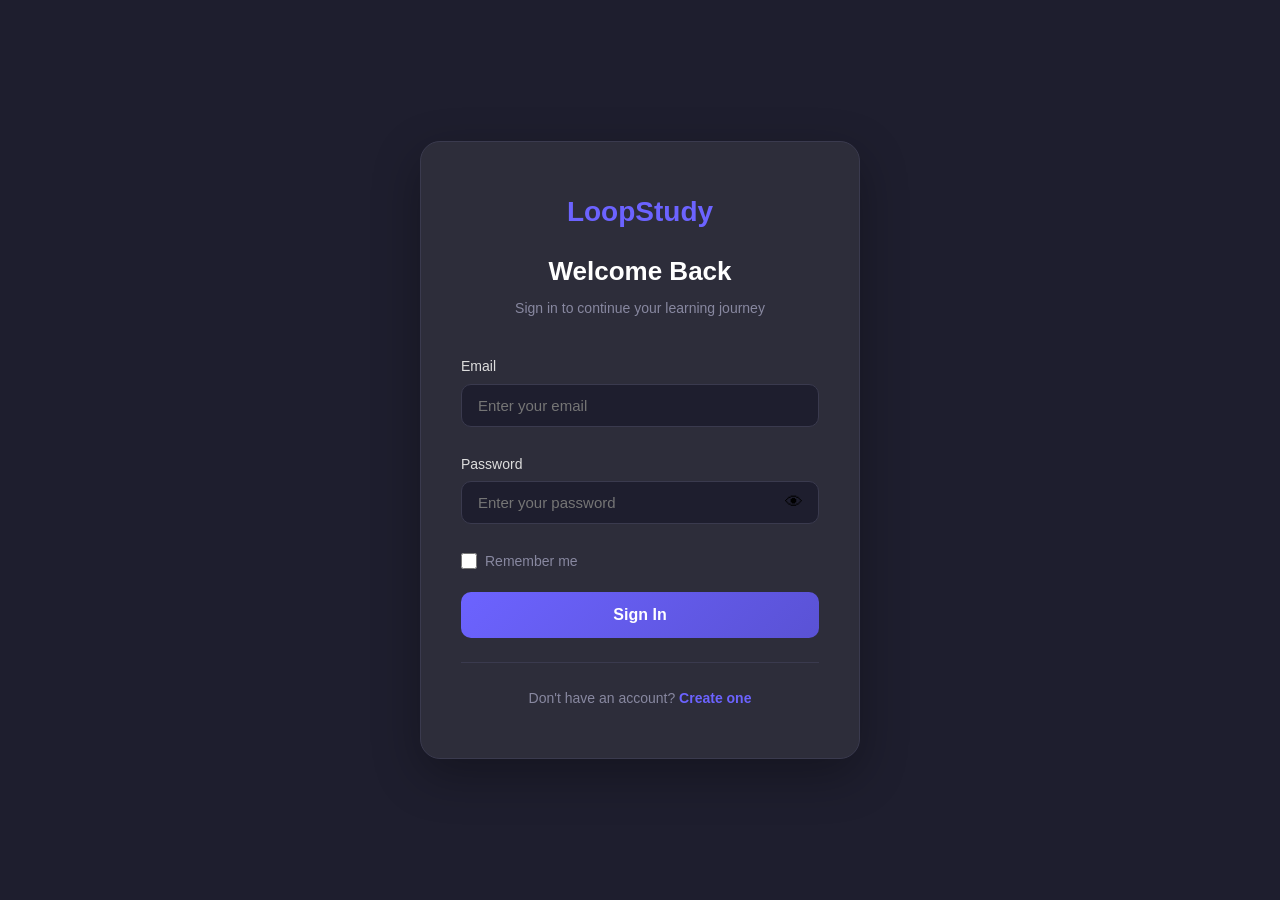
==== achievements.html @ 7f37e786 "Convert React app to vanilla HTML/CSS/JS" ====
<!DOCTYPE html>
<html lang="en">
<head>
  <meta charset="UTF-8">
  <meta name="viewport" content="width=device-width, initial-scale=1.0">
  <title>LoopStudy — Achievements</title>
  <link rel="stylesheet" href="css/main.css">
  <link rel="stylesheet" href="css/components.css">
  <style>
    .tab-content { display: none; }
    .tab-content.active { display: block; }

    .page-section-header {
      display: flex;
      justify-content: space-between;
      align-items: center;
      flex-wrap: wrap;
      gap: 16px;
      margin-bottom: 20px;
    }

    .summary-bar {
      background: var(--dark2);
      border-radius: 14px;
      padding: 20px 24px;
      border: 1px solid var(--border);
      display: flex;
      align-items: center;
      gap: 16px;
      flex-wrap: wrap;
    }

    .summary-icon {
      font-size: 32px;
      flex-shrink: 0;
    }

    .summary-info {
      flex: 1;
      min-width: 200px;
    }

    .summary-title {
      font-size: 15px;
      font-weight: 600;
      color: #fff;
      margin: 0 0 4px;
    }

    .summary-count {
      font-size: 13px;
      color: var(--text-muted);
      margin: 0 0 8px;
    }

    .summary-progress {
      flex: 1;
      min-width: 200px;
    }

    .achievement-points-total {
      font-size: 14px;
      color: var(--warning);
      font-weight: 600;
      white-space: nowrap;
    }

    .badge-check {
      position: absolute;
      top: 8px;
      right: 8px;
      font-size: 18px;
    }

    .badge-card { position: relative; }

    .current-user-highlight {
      background: rgba(255, 214, 0, 0.08);
      border-color: rgba(255, 214, 0, 0.3);
    }
    .current-user-highlight:hover {
      border-color: rgba(255, 214, 0, 0.5);
    }

    @media (max-width: 768px) {
      .summary-bar { flex-direction: column; align-items: stretch; }
    }
  </style>
</head>
<body>
  <div class="app">
    <nav class="navbar">
      <a href="dashboard.html" class="navbar-brand">LoopStudy</a>
      <button class="hamburger-btn" id="hamburgerBtn" aria-label="Menu">&#9776;</button>
      <ul class="navbar-links" id="navbarLinks">
        <li><a href="dashboard.html" class="navbar-link">Dashboard</a></li>
        <li><a href="skills.html" class="navbar-link">Skills</a></li>
        <li><a href="mentors.html" class="navbar-link">Mentors</a></li>
        <li><a href="challenges.html" class="navbar-link">Challenges</a></li>
        <li><a href="achievements.html" class="navbar-link active">Achievements</a></li>
        <li><a href="rewards.html" class="navbar-link">Rewards</a></li>
        <li><a href="leaderboard.html" class="navbar-link">Leaderboard</a></li>
      </ul>
      <div class="navbar-right" id="navbarRight"></div>
    </nav>

    <main class="main-content">
      <div class="page">
        <div class="page-container">
          <header class="page-header">
            <h1 class="page-title">Achievements</h1>
            <p class="page-subtitle">Track your progress and unlock rewards</p>
          </header>

          <div style="display:flex;justify-content:center;">
            <div class="tab-group" role="tablist">
              <button class="tab-btn active" data-tab="badges" role="tab">Badges</button>
              <button class="tab-btn" data-tab="achievements" role="tab">Achievements</button>
            </div>
          </div>

          <div id="badgesTab" class="tab-content active">
            <div class="summary-bar" id="badgesSummary"></div>

            <div class="page-section-header">
              <div class="filter-group" id="badgesFilters">
                <button class="filter-btn active" data-filter="all">All</button>
                <button class="filter-btn" data-filter="unlocked">Unlocked</button>
                <button class="filter-btn" data-filter="locked">Locked</button>
              </div>
            </div>

            <div class="grid-auto-fill" id="badgesGrid"></div>
          </div>

          <div id="achievementsTab" class="tab-content">
            <div class="summary-bar" id="achievementsSummary"></div>

            <div class="page-section-header">
              <div class="filter-group" id="achievementsFilters">
                <button class="filter-btn active" data-filter="all">All</button>
                <button class="filter-btn" data-filter="unlocked">Unlocked</button>
                <button class="filter-btn" data-filter="locked">Locked</button>
              </div>
            </div>

            <div id="achievementsList"></div>
          </div>
        </div>
      </div>
    </main>

    <footer class="footer">
      <div class="footer-container">
        <div>
          <a href="dashboard.html" class="footer-brand">LoopStudy</a>
          <p class="footer-desc">Learn, Assess, Earn and Grow. Master in-demand skills with interactive learning paths, mentorship, and gamified challenges.</p>
        </div>
        <div>
          <h4 class="footer-section-title">Quick Links</h4>
          <ul class="footer-links">
            <li><a href="dashboard.html" class="footer-link">Dashboard</a></li>
            <li><a href="skills.html" class="footer-link">Skill Paths</a></li>
            <li><a href="mentors.html" class="footer-link">Mentors</a></li>
            <li><a href="leaderboard.html" class="footer-link">Leaderboard</a></li>
          </ul>
        </div>
        <div>
          <h4 class="footer-section-title">Resources</h4>
          <ul class="footer-links">
            <li><a href="challenges.html" class="footer-link">Challenges</a></li>
            <li><a href="rewards.html" class="footer-link">Rewards Store</a></li>
            <li><a href="achievements.html" class="footer-link">Achievements</a></li>
          </ul>
        </div>
        <div>
          <h4 class="footer-section-title">Support</h4>
          <ul class="footer-links">
            <li><a href="#" class="footer-link">Help Center</a></li>
            <li><a href="#" class="footer-link">Privacy Policy</a></li>
            <li><a href="#" class="footer-link">Terms of Service</a></li>
          </ul>
        </div>
      </div>
      <div class="footer-bottom">
        <p class="footer-copy">&copy; 2025 LoopStudy. All rights reserved.</p>
      </div>
    </footer>
  </div>

  <script type="module">
    import { Store } from './js/storage.js';

    const user = Store.getCurrentUser();
    if (!user) { window.location.href = 'login.html'; throw new Error('Not authenticated'); }

    const userId = user.id;
    const userData = Store.getUserData(userId);
    const badges = Store.getBadges(userId);
    const achievements = Store.getAchievements(userId);

    const unlockedBadges = badges.filter(b => b.unlocked);
    const unlockedAchievements = achievements.filter(a => a.unlocked);
    const totalPointsEarned = unlockedAchievements.reduce((sum, a) => sum + (a.skillPoints || 0), 0);

    function renderNavbar() {
      const right = document.getElementById('navbarRight');
      right.innerHTML = `
        <div class="navbar-user">
          <img src="${user.avatar || 'https://ui-avatars.com/api/?name=' + encodeURIComponent(user.name)}" alt="" class="navbar-avatar">
          <span class="navbar-username">${user.name}</span>
          <span class="navbar-points">⭐ ${userData?.skillPoints || 0}</span>
        </div>
      `;
    }
    renderNavbar();

    document.getElementById('hamburgerBtn').addEventListener('click', () => {
      document.getElementById('navbarLinks').classList.toggle('open');
    });

    function renderBadges(filter = 'all') {
      const filtered = badges.filter(b => {
        if (filter === 'unlocked') return b.unlocked;
        if (filter === 'locked') return !b.unlocked;
        return true;
      });
      const grid = document.getElementById('badgesGrid');
      if (filtered.length === 0) {
        grid.innerHTML = '<p class="no-data">No badges match this filter.</p>';
        return;
      }
      grid.innerHTML = filtered.map(b => `
        <div class="badge-card ${b.unlocked ? 'unlocked' : 'locked'}">
          ${b.unlocked ? '<div class="badge-check">&#9989;</div>' : ''}
          <div class="badge-icon">${b.icon}</div>
          <div class="badge-name">${b.name}</div>
          <p class="badge-desc">${b.description}</p>
          <span class="badge-status ${b.unlocked ? 'unlocked' : 'locked'}">
            ${b.unlocked ? 'Unlocked' : 'Locked'}
          </span>
          ${b.unlockedDate ? `<span style="font-size:11px;color:var(--text-muted);">${new Date(b.unlockedDate).toLocaleDateString()}</span>` : ''}
        </div>
      `).join('');
    }

    function renderAchievements(filter = 'all') {
      const filtered = achievements.filter(a => {
        if (filter === 'unlocked') return a.unlocked;
        if (filter === 'locked') return !a.unlocked;
        return true;
      });
      const list = document.getElementById('achievementsList');
      if (filtered.length === 0) {
        list.innerHTML = '<p class="no-data">No achievements match this filter.</p>';
        return;
      }
      list.innerHTML = filtered.map(a => {
        const iconBg = a.unlocked ? 'rgba(0,200,83,0.15)' : 'var(--border)';
        return `
          <div class="achievement-card" style="${a.unlocked ? '' : 'opacity:0.6;'}">
            <div class="achievement-icon" style="background:${iconBg};">${a.icon}</div>
            <div class="achievement-info">
              <div class="achievement-name">${a.name} ${a.unlocked ? '&#9989;' : ''}</div>
              <p class="achievement-desc">${a.description}</p>
            </div>
            <div class="achievement-points">⭐ ${a.skillPoints}</div>
          </div>
        `;
      }).join('');
    }

    function renderBadgesSummary() {
      const el = document.getElementById('badgesSummary');
      const pct = totalBadges > 0 ? Math.round((unlockedBadges.length / totalBadges) * 100) : 0;
      el.innerHTML = `
        <div class="summary-icon">&#127941;</div>
        <div class="summary-info">
          <div class="summary-title">Badges Unlocked</div>
          <div class="summary-count">${unlockedBadges.length}/${badges.length} unlocked</div>
        </div>
        <div class="summary-progress">
          <div class="progress-bar">
            <div class="progress-bar-fill ${pct === 100 ? 'success' : ''}" style="width:${pct}%"></div>
          </div>
          <div class="progress-bar-label">
            <span class="progress-bar-text">${pct}% complete</span>
            <span class="progress-bar-percent">${unlockedBadges.length}/${badges.length}</span>
          </div>
        </div>
      `;
    }
    const totalBadges = badges.length;
    renderBadgesSummary();

    function renderAchievementsSummary() {
      const el = document.getElementById('achievementsSummary');
      const pct = totalAchievements > 0 ? Math.round((unlockedAchievements.length / totalAchievements) * 100) : 0;
      el.innerHTML = `
        <div class="summary-icon">&#11088;</div>
        <div class="summary-info">
          <div class="summary-title">Achievements Unlocked</div>
          <div class="summary-count">${unlockedAchievements.length}/${achievements.length} unlocked</div>
        </div>
        <div class="summary-progress">
          <div class="progress-bar">
            <div class="progress-bar-fill ${pct === 100 ? 'success' : ''}" style="width:${pct}%"></div>
          </div>
          <div class="progress-bar-label">
            <span class="progress-bar-text">${pct}% complete</span>
            <span class="progress-bar-percent">${unlockedAchievements.length}/${achievements.length}</span>
          </div>
        </div>
        <div class="achievement-points-total">Total: ⭐ ${totalPointsEarned}</div>
      `;
    }
    const totalAchievements = achievements.length;
    renderAchievementsSummary();

    renderBadges('all');
    renderAchievements('all');

    document.querySelectorAll('[data-tab]').forEach(btn => {
      btn.addEventListener('click', () => {
        document.querySelectorAll('[data-tab]').forEach(b => b.classList.remove('active'));
        btn.classList.add('active');
        document.querySelectorAll('.tab-content').forEach(t => t.classList.remove('active'));
        document.getElementById(btn.dataset.tab + 'Tab').classList.add('active');
      });
    });

    function setupFilters(containerId, renderFn) {
      const container = document.getElementById(containerId);
      container.querySelectorAll('.filter-btn').forEach(btn => {
        btn.addEventListener('click', () => {
          container.querySelectorAll('.filter-btn').forEach(b => b.classList.remove('active'));
          btn.classList.add('active');
          renderFn(btn.dataset.filter);
        });
      });
    }
    setupFilters('badgesFilters', renderBadges);
    setupFilters('achievementsFilters', renderAchievements);
  </script>
</body>
</html>
---- css/main.css ----
* {
  margin: 0;
  padding: 0;
  box-sizing: border-box;
}

:root {
  --primary: #6C63FF;
  --primary-dark: #5A52D5;
  --secondary: #FF6B6B;
  --success: #00C853;
  --warning: #FFD600;
  --info: #2196F3;
  --dark: #1E1E2E;
  --dark2: #2D2D3A;
  --dark3: #383850;
  --light: #F5F5FA;
  --text: #E8E8F0;
  --text-muted: #8888A0;
  --border: #3A3A4E;
  --card-bg: #2D2D3A;
  --radius: 12px;
  --shadow: 0 4px 20px rgba(0,0,0,0.2);
}

html {
  scroll-behavior: smooth;
}

body {
  font-family: 'Segoe UI', -apple-system, BlinkMacSystemFont, 'Roboto', 'Oxygen', 'Ubuntu', 'Cantarell', 'Fira Sans', 'Droid Sans', 'Helvetica Neue', sans-serif;
  background: var(--dark);
  color: var(--text);
  line-height: 1.6;
  -webkit-font-smoothing: antialiased;
  -moz-osx-font-smoothing: grayscale;
}

code {
  font-family: source-code-pro, Menlo, Monaco, Consolas, 'Courier New', monospace;
}

a {
  color: var(--primary);
  text-decoration: none;
  transition: color 0.2s;
}

a:hover {
  color: var(--primary-dark);
}

input, select, textarea, button {
  font-family: inherit;
}

button {
  cursor: pointer;
  border: none;
  outline: none;
}

h1, h2, h3, h4, h5, h6 {
  color: var(--text);
  line-height: 1.3;
}

::-webkit-scrollbar {
  width: 6px;
}

::-webkit-scrollbar-track {
  background: var(--dark);
}

::-webkit-scrollbar-thumb {
  background: var(--dark3);
  border-radius: 3px;
}

::-webkit-scrollbar-thumb:hover {
  background: var(--text-muted);
}

.app {
  min-height: 100vh;
  display: flex;
  flex-direction: column;
}

.main-content {
  flex: 1;
  padding-top: 0;
}

/* Toast Notifications */
.toast-container {
  position: fixed;
  top: 20px;
  right: 20px;
  z-index: 10000;
  display: flex;
  flex-direction: column;
  gap: 10px;
  pointer-events: none;
}

.toast {
  padding: 14px 20px;
  border-radius: 10px;
  background: var(--dark2);
  border: 1px solid var(--border);
  color: var(--text);
  font-size: 14px;
  font-weight: 500;
  box-shadow: var(--shadow);
  display: flex;
  align-items: center;
  gap: 10px;
  min-width: 280px;
  max-width: 420px;
  pointer-events: auto;
  animation: toastSlideIn 0.3s ease-out;
}

.toast.success {
  border-color: var(--success);
}

.toast.error {
  border-color: var(--secondary);
}

.toast.warning {
  border-color: var(--warning);
}

.toast.info {
  border-color: var(--info);
}

@keyframes toastSlideIn {
  from {
    transform: translateX(100%);
    opacity: 0;
  }
  to {
    transform: translateX(0);
    opacity: 1;
  }
}

/* Page Loader / Spinner */
.page-loader {
  display: flex;
  justify-content: center;
  align-items: center;
  min-height: 60vh;
}

.loader-spinner {
  width: 40px;
  height: 40px;
  border: 4px solid var(--border);
  border-top: 4px solid var(--primary);
  border-radius: 50%;
  animation: spin 0.8s linear infinite;
}

@keyframes spin {
  to { transform: rotate(360deg); }
}

/* Navbar */
.navbar {
  position: fixed;
  top: 0;
  left: 0;
  right: 0;
  z-index: 1000;
  background: var(--dark2);
  border-bottom: 1px solid var(--border);
  padding: 0 24px;
  height: 64px;
  display: flex;
  align-items: center;
  justify-content: space-between;
}

.navbar-brand {
  display: flex;
  align-items: center;
  gap: 10px;
  font-size: 22px;
  font-weight: 700;
  color: var(--primary);
  text-decoration: none;
}

.navbar-brand:hover {
  color: var(--primary);
}

.navbar-links {
  display: flex;
  align-items: center;
  gap: 4px;
  list-style: none;
}

.navbar-link {
  display: flex;
  align-items: center;
  gap: 6px;
  padding: 8px 16px;
  border-radius: 8px;
  font-size: 14px;
  font-weight: 500;
  color: var(--text-muted);
  text-decoration: none;
  transition: all 0.2s;
}

.navbar-link:hover {
  color: var(--text);
  background: rgba(255,255,255,0.05);
}

.navbar-link.active {
  color: var(--primary);
  background: rgba(108, 99, 255, 0.1);
}

.navbar-right {
  display: flex;
  align-items: center;
  gap: 12px;
}

.navbar-user {
  display: flex;
  align-items: center;
  gap: 8px;
  cursor: pointer;
  padding: 6px 12px;
  border-radius: 8px;
  transition: background 0.2s;
}

.navbar-user:hover {
  background: rgba(255,255,255,0.05);
}

.navbar-avatar {
  width: 34px;
  height: 34px;
  border-radius: 50%;
  object-fit: cover;
  border: 2px solid var(--primary);
}

.navbar-username {
  font-size: 14px;
  font-weight: 600;
  color: var(--text);
}

.navbar-points {
  font-size: 13px;
  font-weight: 600;
  color: var(--warning);
  display: flex;
  align-items: center;
  gap: 4px;
}

.hamburger-btn {
  display: none;
  background: none;
  border: none;
  color: var(--text);
  font-size: 24px;
  padding: 8px;
  cursor: pointer;
}

/* Footer */
.footer {
  background: var(--dark2);
  border-top: 1px solid var(--border);
  padding: 40px 24px 24px;
  margin-top: auto;
}

.footer-container {
  max-width: 1200px;
  margin: 0 auto;
  display: grid;
  grid-template-columns: 2fr 1fr 1fr 1fr;
  gap: 40px;
}

.footer-brand {
  font-size: 20px;
  font-weight: 700;
  color: var(--primary);
  margin-bottom: 12px;
  display: inline-block;
}

.footer-desc {
  font-size: 14px;
  color: var(--text-muted);
  line-height: 1.6;
  margin-bottom: 16px;
}

.footer-section-title {
  font-size: 14px;
  font-weight: 600;
  color: var(--text);
  margin-bottom: 16px;
  text-transform: uppercase;
  letter-spacing: 1px;
}

.footer-links {
  list-style: none;
  display: flex;
  flex-direction: column;
  gap: 10px;
}

.footer-link {
  font-size: 14px;
  color: var(--text-muted);
  text-decoration: none;
  transition: color 0.2s;
}

.footer-link:hover {
  color: var(--primary);
}

.footer-bottom {
  max-width: 1200px;
  margin: 24px auto 0;
  padding-top: 24px;
  border-top: 1px solid var(--border);
  display: flex;
  justify-content: space-between;
  align-items: center;
  flex-wrap: wrap;
  gap: 12px;
}

.footer-copy {
  font-size: 13px;
  color: var(--text-muted);
}

.footer-social {
  display: flex;
  gap: 16px;
}

.footer-social a {
  color: var(--text-muted);
  font-size: 18px;
  transition: color 0.2s;
}

.footer-social a:hover {
  color: var(--primary);
}

/* Common Utility Classes */
.text-center { text-align: center; }
.text-right { text-align: right; }
.text-muted { color: var(--text-muted); }
.text-primary { color: var(--primary); }
.text-success { color: var(--success); }
.text-warning { color: var(--warning); }
.text-danger { color: var(--secondary); }

.flex-center {
  display: flex;
  align-items: center;
  justify-content: center;
}

.flex-between {
  display: flex;
  align-items: center;
  justify-content: space-between;
}

.gap-sm { gap: 8px; }
.gap-md { gap: 16px; }
.gap-lg { gap: 24px; }

.mt-sm { margin-top: 8px; }
.mt-md { margin-top: 16px; }
.mt-lg { margin-top: 24px; }

.mb-sm { margin-bottom: 8px; }
.mb-md { margin-bottom: 16px; }
.mb-lg { margin-bottom: 24px; }

.hidden { display: none; }
.truncate {
  white-space: nowrap;
  overflow: hidden;
  text-overflow: ellipsis;
}

/* Responsive Navbar */
@media (max-width: 768px) {
  .navbar {
    padding: 0 16px;
  }

  .hamburger-btn {
    display: block;
  }

  .navbar-links {
    display: none;
    position: absolute;
    top: 64px;
    left: 0;
    right: 0;
    background: var(--dark2);
    border-bottom: 1px solid var(--border);
    flex-direction: column;
    padding: 8px;
    gap: 2px;
  }

  .navbar-links.open {
    display: flex;
  }

  .navbar-link {
    width: 100%;
    padding: 12px 16px;
  }

  .navbar-right {
    gap: 8px;
  }

  .navbar-username {
    display: none;
  }

  .footer-container {
    grid-template-columns: 1fr 1fr;
    gap: 24px;
  }

  .footer-bottom {
    flex-direction: column;
    text-align: center;
  }
}

@media (max-width: 480px) {
  .footer-container {
    grid-template-columns: 1fr;
  }
}
---- css/components.css ----
/* ============================================
   Reusable Components
   ============================================ */

/* --- StatCard --- */
.stat-card {
  background: var(--dark2);
  border-radius: 14px;
  padding: 20px 16px;
  border: 1px solid var(--border);
  display: flex;
  align-items: center;
  gap: 16px;
  transition: all 0.2s;
  cursor: default;
}

.stat-card:hover {
  transform: translateY(-2px);
  box-shadow: 0 4px 16px rgba(0,0,0,0.15);
}

.stat-card-icon {
  width: 48px;
  height: 48px;
  border-radius: 12px;
  display: flex;
  align-items: center;
  justify-content: center;
  font-size: 24px;
  flex-shrink: 0;
}

.stat-card-info {
  display: flex;
  flex-direction: column;
  gap: 2px;
}

.stat-card-value {
  font-size: 22px;
  font-weight: 700;
  color: #fff;
  line-height: 1.2;
}

.stat-card-label {
  font-size: 13px;
  color: var(--text-muted);
  font-weight: 500;
}

/* --- Skill Points Display --- */
.skill-points-badge {
  display: inline-flex;
  align-items: center;
  gap: 6px;
  padding: 4px 12px;
  border-radius: 16px;
  font-size: 13px;
  font-weight: 600;
  background: linear-gradient(135deg, rgba(108,99,255,0.15), rgba(255,107,107,0.15));
  color: var(--warning);
  border: 1px solid rgba(255,214,0,0.3);
}

.skill-points-badge span {
  font-size: 14px;
}

/* --- Level Badge (Circular) --- */
.level-badge {
  width: 48px;
  height: 48px;
  border-radius: 50%;
  background: linear-gradient(135deg, var(--primary), var(--primary-dark));
  display: flex;
  align-items: center;
  justify-content: center;
  font-size: 16px;
  font-weight: 700;
  color: #fff;
  flex-shrink: 0;
  border: 2px solid rgba(255,255,255,0.1);
  box-shadow: 0 2px 12px rgba(108,99,255,0.3);
}

.level-badge-sm {
  width: 36px;
  height: 36px;
  font-size: 13px;
}

.level-badge-lg {
  width: 64px;
  height: 64px;
  font-size: 22px;
}

/* --- ProgressBar --- */
.progress-bar {
  width: 100%;
  height: 8px;
  background: var(--border);
  border-radius: 4px;
  overflow: hidden;
}

.progress-bar-fill {
  height: 100%;
  border-radius: 4px;
  background: var(--primary);
  transition: width 0.3s ease;
}

.progress-bar-fill.success {
  background: var(--success);
}

.progress-bar-fill.warning {
  background: var(--warning);
}

.progress-bar-fill.danger {
  background: var(--secondary);
}

.progress-bar-sm {
  height: 6px;
  border-radius: 3px;
}

.progress-bar-sm .progress-bar-fill {
  border-radius: 3px;
}

.progress-bar-label {
  display: flex;
  justify-content: space-between;
  align-items: center;
  margin-top: 6px;
}

.progress-bar-text {
  font-size: 12px;
  color: var(--text-muted);
}

.progress-bar-percent {
  font-size: 12px;
  font-weight: 600;
  color: var(--text);
}

/* --- Badge Card (Grid Item) --- */
.badge-card {
  background: var(--dark2);
  border-radius: 14px;
  padding: 24px 20px;
  border: 1px solid var(--border);
  text-align: center;
  display: flex;
  flex-direction: column;
  align-items: center;
  gap: 10px;
  transition: all 0.2s;
  position: relative;
  overflow: hidden;
}

.badge-card:hover {
  transform: translateY(-2px);
  border-color: rgba(108,99,255,0.27);
  box-shadow: 0 8px 24px rgba(0,0,0,0.15);
}

.badge-card.locked {
  opacity: 0.6;
}

.badge-card.unlocked {
  border-color: rgba(0,200,83,0.3);
}

.badge-icon {
  font-size: 36px;
  line-height: 1;
}

.badge-name {
  font-size: 14px;
  font-weight: 600;
  color: #fff;
}

.badge-desc {
  font-size: 12px;
  color: var(--text-muted);
  line-height: 1.4;
  margin: 0;
}

.badge-status {
  font-size: 11px;
  font-weight: 600;
  padding: 3px 10px;
  border-radius: 10px;
}

.badge-status.unlocked {
  background: rgba(0,200,83,0.15);
  color: var(--success);
}

.badge-status.locked {
  background: rgba(255,107,107,0.15);
  color: var(--secondary);
}

/* --- Achievement Card (List Item) --- */
.achievement-card {
  display: flex;
  align-items: center;
  gap: 14px;
  padding: 16px 20px;
  background: var(--dark);
  border-radius: 12px;
  border: 1px solid var(--border);
  transition: all 0.2s;
}

.achievement-card:hover {
  border-color: rgba(108,99,255,0.27);
}

.achievement-icon {
  width: 40px;
  height: 40px;
  border-radius: 10px;
  display: flex;
  align-items: center;
  justify-content: center;
  font-size: 20px;
  flex-shrink: 0;
}

.achievement-info {
  flex: 1;
  min-width: 0;
}

.achievement-name {
  font-size: 14px;
  font-weight: 600;
  color: #fff;
  margin: 0 0 2px;
}

.achievement-desc {
  font-size: 12px;
  color: var(--text-muted);
  margin: 0;
}

.achievement-points {
  font-size: 14px;
  font-weight: 600;
  color: var(--warning);
  white-space: nowrap;
}

/* --- Challenge Card --- */
.challenge-card {
  background: var(--dark);
  border-radius: 12px;
  padding: 18px 20px;
  border: 1px solid var(--border);
  display: flex;
  align-items: center;
  gap: 14px;
  transition: all 0.2s;
}

.challenge-card:hover {
  border-color: rgba(108,99,255,0.27);
}

.challenge-icon {
  width: 40px;
  height: 40px;
  border-radius: 10px;
  display: flex;
  align-items: center;
  justify-content: center;
  font-size: 20px;
  flex-shrink: 0;
}

.challenge-info {
  flex: 1;
  min-width: 0;
}

.challenge-title {
  font-size: 14px;
  font-weight: 600;
  color: #fff;
  margin: 0 0 4px;
}

.challenge-desc {
  font-size: 12px;
  color: var(--text-muted);
  margin: 0 0 8px;
  line-height: 1.4;
}

.challenge-progress {
  display: flex;
  align-items: center;
  gap: 10px;
}

.challenge-progress .progress-bar {
  flex: 1;
}

.challenge-progress-text {
  font-size: 12px;
  font-weight: 600;
  color: var(--text-muted);
  white-space: nowrap;
}

.challenge-reward {
  font-size: 13px;
  font-weight: 600;
  color: var(--warning);
  white-space: nowrap;
  display: flex;
  align-items: center;
  gap: 4px;
}

.challenge-status {
  font-size: 11px;
  font-weight: 600;
  padding: 3px 10px;
  border-radius: 10px;
}

.challenge-status.active {
  background: rgba(108,99,255,0.15);
  color: var(--primary);
}

.challenge-status.completed {
  background: rgba(0,200,83,0.15);
  color: var(--success);
}

.challenge-status.expired {
  background: rgba(255,107,107,0.15);
  color: var(--secondary);
}

/* --- Mentor Card --- */
.mentor-card {
  background: var(--dark2);
  border-radius: 16px;
  padding: 24px;
  border: 1px solid var(--border);
  display: flex;
  flex-direction: column;
  gap: 14px;
  transition: all 0.3s ease;
  cursor: default;
}

.mentor-card:hover {
  transform: translateY(-4px);
  border-color: rgba(108,99,255,0.27);
  box-shadow: 0 8px 24px rgba(0,0,0,0.3);
}

.mentor-card-top {
  display: flex;
  align-items: flex-start;
  gap: 16px;
}

.mentor-avatar {
  width: 56px;
  height: 56px;
  border-radius: 50%;
  object-fit: cover;
  border: 3px solid var(--primary);
  flex-shrink: 0;
}

.mentor-info {
  flex: 1;
  min-width: 0;
}

.mentor-name {
  font-size: 16px;
  font-weight: 600;
  color: #fff;
  margin: 0 0 2px;
}

.mentor-skill {
  font-size: 13px;
  color: var(--primary);
  font-weight: 500;
}

.mentor-stars {
  color: var(--warning);
  font-size: 14px;
  letter-spacing: 1px;
  margin-top: 4px;
}

.mentor-rating-num {
  color: var(--text-muted);
  font-size: 13px;
  letter-spacing: 0;
}

.mentor-meta {
  display: flex;
  gap: 16px;
  font-size: 13px;
  color: var(--text-muted);
}

.mentor-meta-item {
  display: flex;
  align-items: center;
  gap: 4px;
}

.mentor-college {
  font-size: 13px;
  color: var(--text-muted);
}

.mentor-bio {
  font-size: 13px;
  color: #bbb;
  line-height: 1.5;
  margin: 0;
}

.mentor-book-btn {
  padding: 10px 20px;
  border-radius: 10px;
  border: none;
  background: var(--primary);
  color: #fff;
  font-size: 14px;
  font-weight: 600;
  cursor: pointer;
  transition: background 0.2s;
  align-self: flex-start;
}

.mentor-book-btn:hover {
  background: var(--primary-dark);
}

/* --- Modal --- */
.modal-overlay {
  position: fixed;
  inset: 0;
  background: rgba(0,0,0,0.6);
  display: flex;
  align-items: center;
  justify-content: center;
  z-index: 5000;
  padding: 24px;
  animation: modalFadeIn 0.2s ease;
}

@keyframes modalFadeIn {
  from { opacity: 0; }
  to { opacity: 1; }
}

.modal-content {
  background: var(--dark2);
  border-radius: 20px;
  padding: 32px;
  width: 100%;
  max-width: 440px;
  border: 1px solid var(--border);
  box-shadow: 0 16px 48px rgba(0,0,0,0.4);
  animation: modalSlideUp 0.2s ease;
}

@keyframes modalSlideUp {
  from { transform: translateY(20px); opacity: 0; }
  to { transform: translateY(0); opacity: 1; }
}

.modal-header {
  display: flex;
  justify-content: space-between;
  align-items: center;
  margin-bottom: 20px;
}

.modal-title {
  font-size: 20px;
  font-weight: 700;
  color: #fff;
  margin: 0;
}

.modal-close {
  background: none;
  border: none;
  font-size: 24px;
  color: var(--text-muted);
  cursor: pointer;
  padding: 4px;
  line-height: 1;
  transition: color 0.2s;
}

.modal-close:hover {
  color: var(--text);
}

.modal-body {
  margin-bottom: 24px;
}

.modal-footer {
  display: flex;
  gap: 12px;
  justify-content: flex-end;
}

/* --- Tab Buttons --- */
.tab-group {
  display: flex;
  gap: 8px;
  background: var(--dark2);
  border-radius: 12px;
  padding: 4px;
  width: fit-content;
}

.tab-btn {
  padding: 10px 24px;
  border-radius: 8px;
  border: none;
  background: transparent;
  color: var(--text-muted);
  font-size: 14px;
  font-weight: 600;
  cursor: pointer;
  transition: all 0.2s;
  display: flex;
  align-items: center;
  gap: 6px;
  white-space: nowrap;
}

.tab-btn.active {
  background: var(--primary);
  color: #fff;
}

.tab-btn:hover:not(.active) {
  color: var(--text);
}

.tab-btn-count {
  font-size: 11px;
  background: rgba(255,255,255,0.15);
  padding: 1px 7px;
  border-radius: 10px;
  font-weight: 600;
}

.tab-btn.active .tab-btn-count {
  background: rgba(255,255,255,0.2);
}

/* --- Filter Buttons --- */
.filter-group {
  display: flex;
  gap: 8px;
  flex-wrap: wrap;
}

.filter-btn {
  padding: 8px 18px;
  border-radius: 8px;
  border: 1px solid var(--border);
  background: transparent;
  color: var(--text-muted);
  font-size: 13px;
  font-weight: 500;
  cursor: pointer;
  transition: all 0.2s;
}

.filter-btn.active {
  background: var(--primary);
  border-color: var(--primary);
  color: #fff;
}

.filter-btn:hover:not(.active) {
  border-color: rgba(108,99,255,0.27);
  color: var(--text);
}

/* --- Form Elements --- */
.form-group {
  display: flex;
  flex-direction: column;
  gap: 6px;
}

.form-label {
  font-size: 13px;
  font-weight: 600;
  color: var(--text-muted);
}

.form-input,
.form-select,
.form-textarea {
  width: 100%;
  padding: 10px 14px;
  border-radius: 8px;
  border: 1px solid var(--border);
  background: var(--dark);
  color: #fff;
  font-size: 14px;
  outline: none;
  transition: border-color 0.2s;
  box-sizing: border-box;
  font-family: inherit;
}

.form-input:focus,
.form-select:focus,
.form-textarea:focus {
  border-color: var(--primary);
}

.form-input::placeholder,
.form-textarea::placeholder {
  color: #555;
}

.form-input.input-error {
  border-color: var(--secondary);
}

.form-select {
  appearance: none;
  background-image: url("data:image/svg+xml,%3Csvg xmlns='http://www.w3.org/2000/svg' width='12' height='12' viewBox='0 0 12 12'%3E%3Cpath fill='%23aaa' d='M6 8L1 3h10z'/%3E%3C/svg%3E");
  background-repeat: no-repeat;
  background-position: right 14px center;
  padding-right: 36px;
  cursor: pointer;
}

.form-select option {
  background: var(--dark2);
  color: #fff;
}

.form-textarea {
  resize: vertical;
  min-height: 80px;
}

.form-hint {
  font-size: 12px;
  color: var(--text-muted);
}

.form-error {
  font-size: 12px;
  color: var(--secondary);
  font-weight: 500;
}

/* --- Buttons --- */
.btn {
  display: inline-flex;
  align-items: center;
  justify-content: center;
  gap: 8px;
  padding: 10px 24px;
  border-radius: 10px;
  font-size: 14px;
  font-weight: 600;
  cursor: pointer;
  transition: all 0.2s;
  border: none;
  font-family: inherit;
  text-decoration: none;
  white-space: nowrap;
}

.btn:hover {
  transform: translateY(-1px);
}

.btn:disabled {
  opacity: 0.5;
  cursor: not-allowed;
  transform: none;
}

/* Primary Button */
.btn-primary {
  background: var(--primary);
  color: #fff;
}

.btn-primary:hover:not(:disabled) {
  background: var(--primary-dark);
  box-shadow: 0 4px 16px rgba(108,99,255,0.4);
}

/* Secondary Button */
.btn-secondary {
  background: rgba(108,99,255,0.15);
  color: var(--primary);
  border: 1px solid rgba(108,99,255,0.27);
}

.btn-secondary:hover:not(:disabled) {
  background: rgba(108,99,255,0.25);
}

/* Outline Button */
.btn-outline {
  background: transparent;
  color: var(--text);
  border: 1px solid var(--border);
}

.btn-outline:hover:not(:disabled) {
  color: var(--text);
  border-color: var(--text-muted);
}

/* Danger Button */
.btn-danger {
  background: transparent;
  color: var(--secondary);
  border: 1px solid var(--secondary);
}

.btn-danger:hover:not(:disabled) {
  background: rgba(255,107,107,0.12);
}

/* Success Button */
.btn-success {
  background: var(--success);
  color: #fff;
}

.btn-success:hover:not(:disabled) {
  opacity: 0.9;
}

/* Ghost Button */
.btn-ghost {
  background: transparent;
  color: var(--text-muted);
  padding: 8px 12px;
}

.btn-ghost:hover:not(:disabled) {
  color: var(--text);
  background: rgba(255,255,255,0.05);
}

/* Gradient Button */
.btn-gradient {
  background: linear-gradient(135deg, var(--primary), var(--primary-dark));
  color: #fff;
}

.btn-gradient:hover:not(:disabled) {
  box-shadow: 0 4px 20px rgba(108,99,255,0.4);
}

/* Button Sizes */
.btn-sm {
  padding: 6px 14px;
  font-size: 12px;
  border-radius: 8px;
}

.btn-lg {
  padding: 14px 32px;
  font-size: 16px;
}

/* Full Width */
.btn-block {
  width: 100%;
}

/* --- Cards --- */
.card {
  background: var(--dark2);
  border-radius: 16px;
  padding: 24px;
  border: 1px solid var(--border);
  transition: all 0.2s;
}

.card-hover:hover {
  transform: translateY(-2px);
  box-shadow: 0 8px 24px rgba(0,0,0,0.2);
}

.card-bordered {
  border: 1px solid var(--border);
}

.card-flat {
  background: var(--dark);
}

.card-header {
  display: flex;
  justify-content: space-between;
  align-items: center;
  margin-bottom: 16px;
}

.card-title {
  font-size: 16px;
  font-weight: 600;
  color: #fff;
  margin: 0;
}

.card-body {
  color: var(--text-muted);
  font-size: 14px;
  line-height: 1.6;
}

.card-footer {
  margin-top: 16px;
  padding-top: 16px;
  border-top: 1px solid var(--border);
}

/* --- Status Badges / Pills --- */
.status-badge {
  display: inline-flex;
  align-items: center;
  gap: 4px;
  font-size: 12px;
  font-weight: 600;
  padding: 3px 10px;
  border-radius: 20px;
  text-transform: capitalize;
}

.status-badge.pending {
  background: rgba(255,214,0,0.15);
  color: var(--warning);
  border: 1px solid rgba(255,214,0,0.3);
}

.status-badge.approved,
.status-badge.active {
  background: rgba(33,150,243,0.15);
  color: var(--info);
  border: 1px solid rgba(33,150,243,0.3);
}

.status-badge.completed {
  background: rgba(0,200,83,0.15);
  color: var(--success);
  border: 1px solid rgba(0,200,83,0.3);
}

.status-badge.cancelled,
.status-badge.expired {
  background: rgba(255,107,107,0.15);
  color: var(--secondary);
  border: 1px solid rgba(255,107,107,0.3);
}

.status-badge.earned {
  background: rgba(0,200,83,0.15);
  color: var(--success);
  border: 1px solid rgba(0,200,83,0.3);
}

.status-badge.spent {
  background: rgba(255,107,107,0.15);
  color: var(--secondary);
  border: 1px solid rgba(255,107,107,0.3);
}

/* --- Page Layout Helpers --- */
.page {
  min-height: 100vh;
  background: var(--dark);
  padding: 32px 24px;
}

.page-container {
  max-width: 1200px;
  margin: 0 auto;
  display: flex;
  flex-direction: column;
  gap: 24px;
}

.page-header {
  text-align: center;
}

.page-title {
  font-size: 28px;
  font-weight: 700;
  color: #fff;
  margin: 0 0 8px;
}

.page-subtitle {
  font-size: 15px;
  color: var(--text-muted);
  margin: 0;
}

.page-section {
  background: var(--dark2);
  border-radius: 16px;
  padding: 24px;
  border: 1px solid var(--border);
}

.page-section-title {
  font-size: 18px;
  font-weight: 600;
  color: #fff;
  margin: 0 0 20px;
  padding-bottom: 12px;
  border-bottom: 1px solid var(--border);
}

/* --- Search Input --- */
.search-input {
  width: 100%;
  padding: 14px 20px;
  border-radius: 12px;
  border: 1px solid var(--border);
  background: var(--dark2);
  color: #fff;
  font-size: 15px;
  outline: none;
  transition: border-color 0.2s;
  box-sizing: border-box;
}

.search-input::placeholder {
  color: var(--text-muted);
}

.search-input:focus {
  border-color: var(--primary);
}

/* --- No Data / Empty --- */
.no-data {
  text-align: center;
  color: var(--text-muted);
  font-size: 14px;
  padding: 24px;
  margin: 0;
}

/* --- Skill Tags --- */
.skill-tag {
  display: inline-block;
  padding: 4px 12px;
  border-radius: 8px;
  font-size: 13px;
  font-weight: 600;
  background: rgba(108,99,255,0.15);
  color: var(--primary);
}

/* --- Icon Wrapper --- */
.icon-wrapper {
  width: 52px;
  height: 52px;
  border-radius: 14px;
  display: flex;
  align-items: center;
  justify-content: center;
  font-size: 26px;
  flex-shrink: 0;
}

.icon-wrapper-sm {
  width: 40px;
  height: 40px;
  font-size: 20px;
  border-radius: 10px;
}

/* --- Avatar --- */
.avatar {
  width: 40px;
  height: 40px;
  border-radius: 50%;
  object-fit: cover;
  flex-shrink: 0;
  background: var(--border);
}

.avatar-sm {
  width: 32px;
  height: 32px;
}

.avatar-lg {
  width: 56px;
  height: 56px;
}

.avatar-xl {
  width: 120px;
  height: 120px;
}

.avatar-bordered {
  border: 3px solid var(--primary);
}

/* --- Toggle Switch --- */
.toggle {
  width: 48px;
  height: 26px;
  border-radius: 13px;
  border: none;
  background: var(--border);
  cursor: pointer;
  position: relative;
  transition: background 0.2s;
  flex-shrink: 0;
  padding: 0;
}

.toggle.active {
  background: var(--primary);
}

.toggle-thumb {
  width: 22px;
  height: 22px;
  border-radius: 50%;
  background: #fff;
  position: absolute;
  top: 2px;
  left: 2px;
  transition: transform 0.2s;
}

.toggle.active .toggle-thumb {
  transform: translateX(22px);
}

/* --- Divider --- */
.divider {
  height: 1px;
  background: var(--border);
  margin: 16px 0;
}

/* --- Gradient Text --- */
.gradient-text {
  background: linear-gradient(135deg, var(--primary), var(--secondary));
  -webkit-background-clip: text;
  -webkit-text-fill-color: transparent;
  background-clip: text;
}

/* --- Spacing Helpers --- */
.grid-2 {
  display: grid;
  grid-template-columns: 1fr 1fr;
  gap: 16px;
}

.grid-3 {
  display: grid;
  grid-template-columns: repeat(3, 1fr);
  gap: 16px;
}

.grid-auto-fill {
  display: grid;
  grid-template-columns: repeat(auto-fill, minmax(240px, 1fr));
  gap: 16px;
}

/* --- Animations --- */
@keyframes fadeIn {
  from { opacity: 0; }
  to { opacity: 1; }
}

@keyframes fadeInUp {
  from { opacity: 0; transform: translateY(20px); }
  to { opacity: 1; transform: translateY(0); }
}

@keyframes pulse {
  0%, 100% { opacity: 1; }
  50% { opacity: 0.5; }
}

.animate-fade-in {
  animation: fadeIn 0.3s ease;
}

.animate-fade-in-up {
  animation: fadeInUp 0.4s ease;
}

.animate-pulse {
  animation: pulse 1.5s ease-in-out infinite;
}

/* Responsive */
@media (max-width: 768px) {
  .page {
    padding: 16px;
  }

  .page-title {
    font-size: 22px;
  }

  .tab-group {
    width: 100%;
    overflow-x: auto;
  }

  .tab-btn {
    flex: 1;
    justify-content: center;
  }

  .grid-2,
  .grid-3 {
    grid-template-columns: 1fr;
  }
}

@media (max-width: 480px) {
  .modal-content {
    padding: 24px 20px;
  }
}
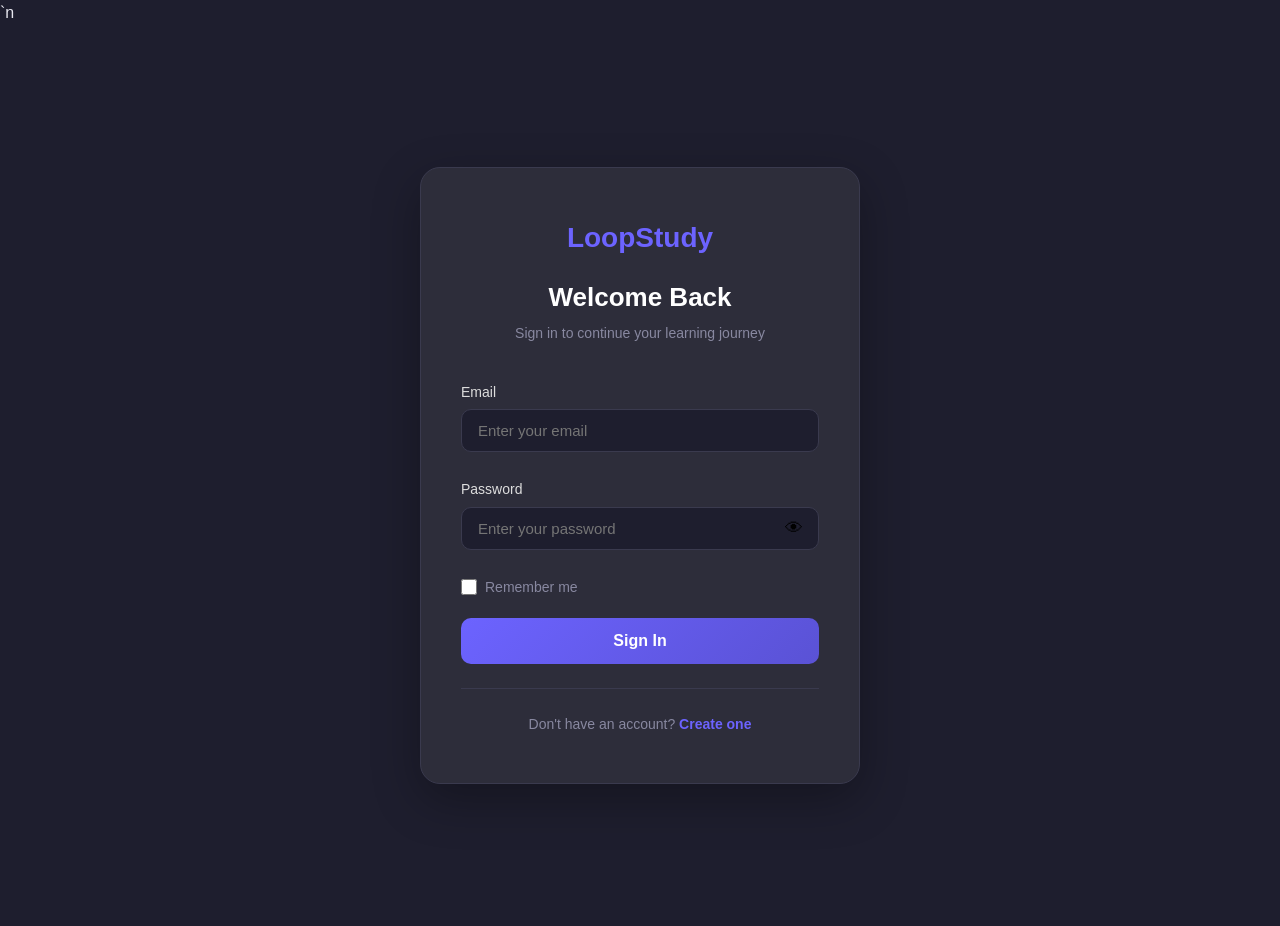
==== commit 1d55e1a8: "Add favicon to all HTML pages" ====
--- a/achievements.html
+++ b/achievements.html
@@ -3,9 +3,9 @@
 <head>
   <meta charset="UTF-8">
   <meta name="viewport" content="width=device-width, initial-scale=1.0">
-  <title>LoopStudy — Achievements</title>
-  <link rel="stylesheet" href="css/main.css">
-  <link rel="stylesheet" href="css/components.css">
+  <title>LoopStudy — Achievements</title>`n  <link rel="icon" type="image/png" href="image/favicon.png">
+  <link rel="stylesheet" href="css/main.css?v=2">
+  <link rel="stylesheet" href="css/components.css?v=2">
   <style>
     .tab-content { display: none; }
     .tab-content.active { display: block; }
@@ -94,12 +94,15 @@
       <button class="hamburger-btn" id="hamburgerBtn" aria-label="Menu">&#9776;</button>
       <ul class="navbar-links" id="navbarLinks">
         <li><a href="dashboard.html" class="navbar-link">Dashboard</a></li>
-        <li><a href="skills.html" class="navbar-link">Skills</a></li>
+        <li><a href="profile.html" class="navbar-link">Profile</a></li>
         <li><a href="mentors.html" class="navbar-link">Mentors</a></li>
-        <li><a href="challenges.html" class="navbar-link">Challenges</a></li>
+        <li><a href="sessions.html" class="navbar-link">Sessions</a></li>
+        <li><a href="assessments.html" class="navbar-link">Assessments</a></li>
         <li><a href="achievements.html" class="navbar-link active">Achievements</a></li>
         <li><a href="rewards.html" class="navbar-link">Rewards</a></li>
         <li><a href="leaderboard.html" class="navbar-link">Leaderboard</a></li>
+        <li><a href="growth-center.html" class="navbar-link">Growth Center</a></li>
+        <li><a href="settings.html" class="navbar-link">Settings</a></li>
       </ul>
       <div class="navbar-right" id="navbarRight"></div>
     </nav>
@@ -160,25 +163,26 @@
           <h4 class="footer-section-title">Quick Links</h4>
           <ul class="footer-links">
             <li><a href="dashboard.html" class="footer-link">Dashboard</a></li>
-            <li><a href="skills.html" class="footer-link">Skill Paths</a></li>
             <li><a href="mentors.html" class="footer-link">Mentors</a></li>
+            <li><a href="sessions.html" class="footer-link">Sessions</a></li>
             <li><a href="leaderboard.html" class="footer-link">Leaderboard</a></li>
           </ul>
         </div>
         <div>
           <h4 class="footer-section-title">Resources</h4>
           <ul class="footer-links">
-            <li><a href="challenges.html" class="footer-link">Challenges</a></li>
+            <li><a href="assessments.html" class="footer-link">Assessments</a></li>
             <li><a href="rewards.html" class="footer-link">Rewards Store</a></li>
             <li><a href="achievements.html" class="footer-link">Achievements</a></li>
+            <li><a href="growth-center.html" class="footer-link">Growth Center</a></li>
           </ul>
         </div>
         <div>
           <h4 class="footer-section-title">Support</h4>
           <ul class="footer-links">
+            <li><a href="profile.html" class="footer-link">Profile</a></li>
+            <li><a href="settings.html" class="footer-link">Settings</a></li>
             <li><a href="#" class="footer-link">Help Center</a></li>
-            <li><a href="#" class="footer-link">Privacy Policy</a></li>
-            <li><a href="#" class="footer-link">Terms of Service</a></li>
           </ul>
         </div>
       </div>
@@ -188,8 +192,8 @@
     </footer>
   </div>
 
-  <script type="module">
-    import { Store } from './js/storage.js';
+  <script src="js/storage.js?v=2"></script>
+  <script>
 
     const user = Store.getCurrentUser();
     if (!user) { window.location.href = 'login.html'; throw new Error('Not authenticated'); }
@@ -344,3 +348,5 @@
   </script>
 </body>
 </html>
+
+
--- a/css/main.css
+++ b/css/main.css
@@ -407,7 +407,7 @@
 .mb-md { margin-bottom: 16px; }
 .mb-lg { margin-bottom: 24px; }
 
-.hidden { display: none; }
+.hidden { display: none !important; }
 .truncate {
   white-space: nowrap;
   overflow: hidden;
--- a/css/components.css
+++ b/css/components.css
@@ -482,6 +482,10 @@
   z-index: 5000;
   padding: 24px;
   animation: modalFadeIn 0.2s ease;
+}
+
+.modal-overlay.hidden {
+  display: none !important;
 }
 
 @keyframes modalFadeIn {
